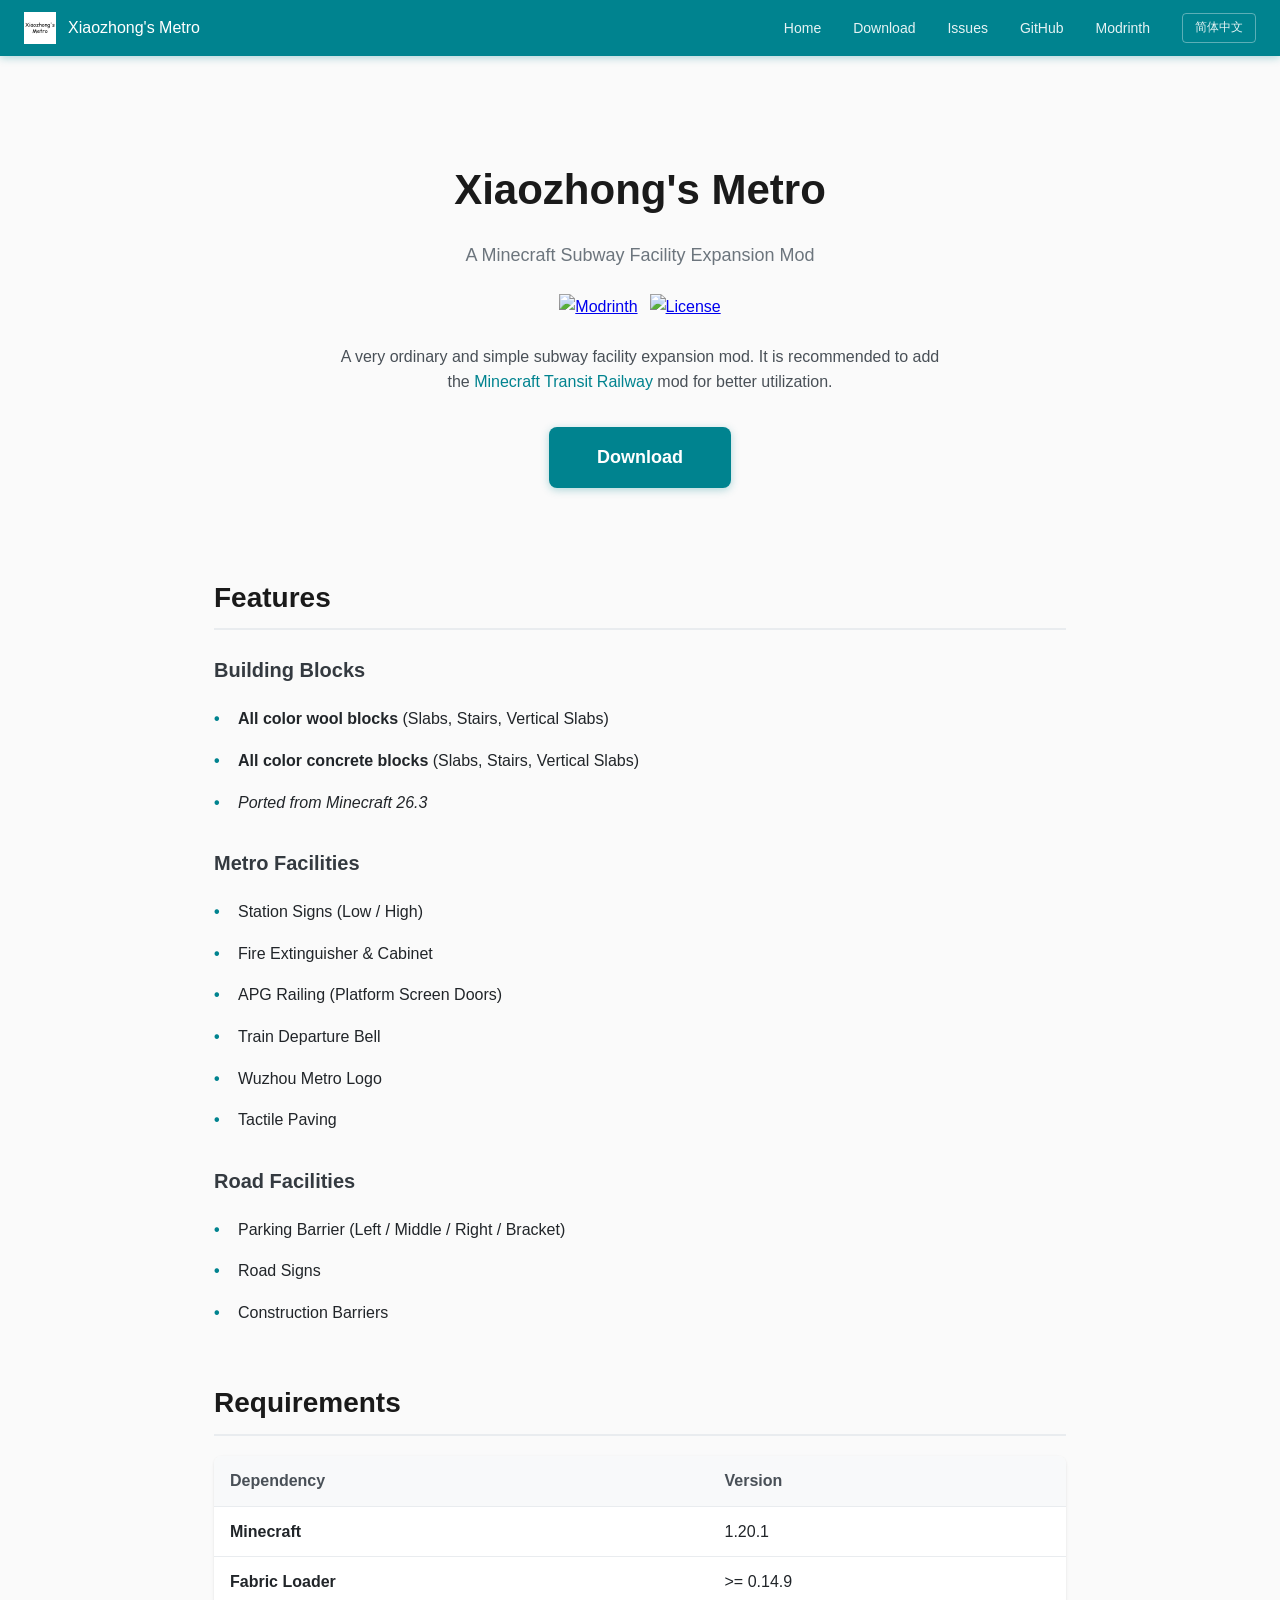
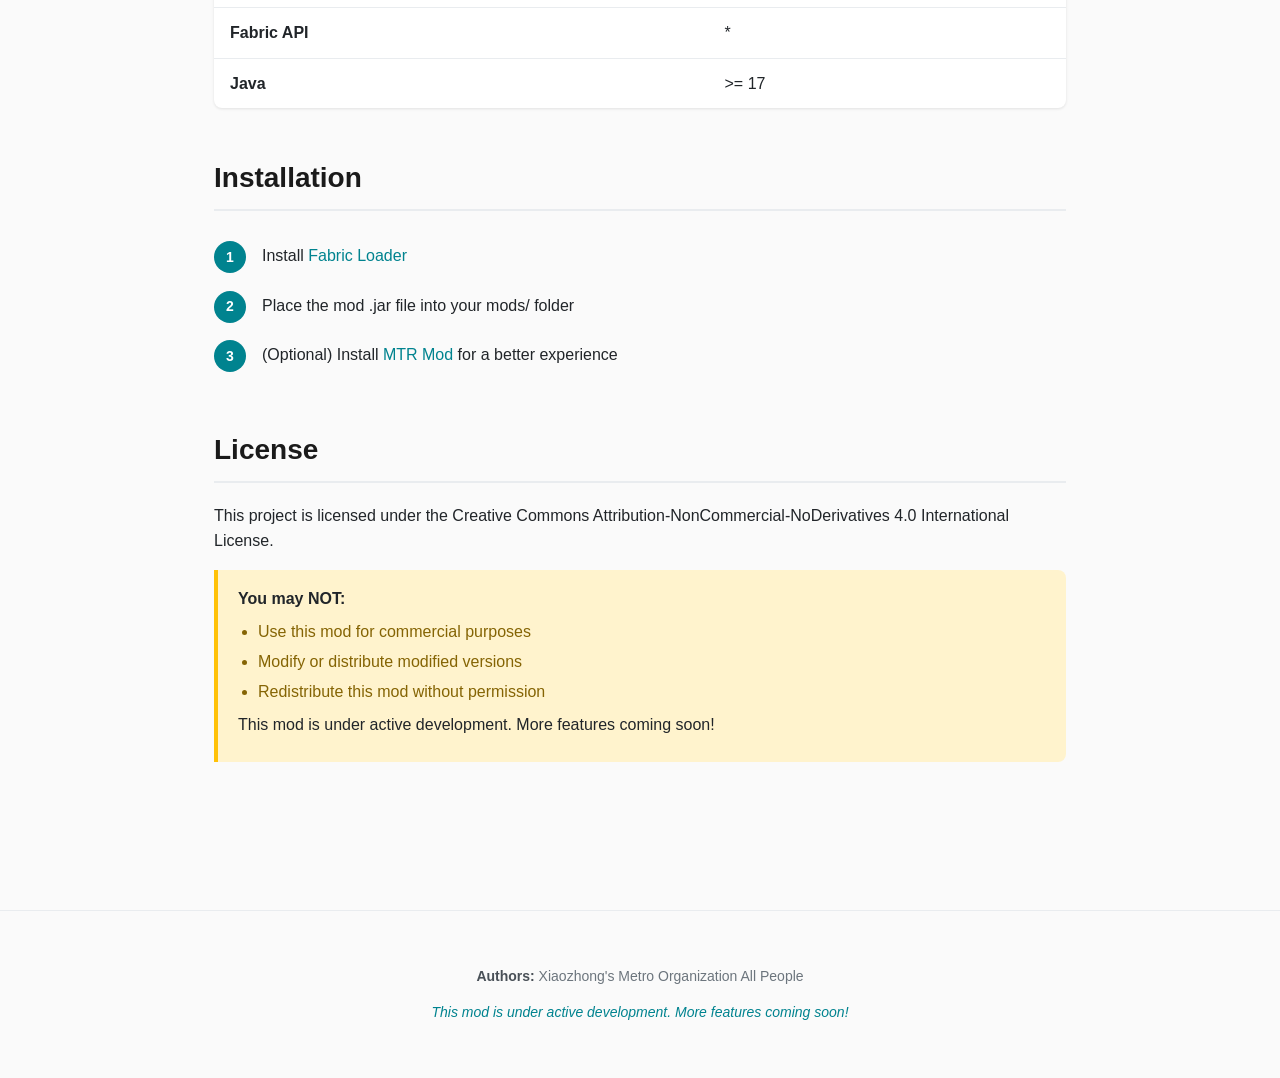
==== simple_city/index.html @ c8314a54 "Fixed download page title i18n-zh." ====
<!DOCTYPE html>
<html lang="en">
<head>
    <meta charset="UTF-8">
    <meta name="viewport" content="width=device-width, initial-scale=1.0">
    <title id="page-title">Simple City</title>
    <link rel="icon" type="image/png" href="../static/images/favicon.png">
    <link rel="stylesheet" href="../static/css/main.css">
</head>
<body>
<header>
    <div class="header-title">
        <img class="logo-img" src="../static/images/favicon.png" alt="Logo">
        <span id="site-name">Simple City</span>
    </div>
    <nav class="header-nav">
        <a href="index.html" id="nav-home">Home</a>
        <a href="download.html" id="nav-download">Download</a>
        <a href="https://github.com/xzmetro/xzmetro-mod/issues/" id="nav-issues">Issues</a>
        <a href="https://github.com/xzmetro/xzmetro-mod">GitHub</a>
        <a href="https://modrinth.com/mod/xz_s_metro/">Modrinth</a>
        <a href="?lang=zh" id="lang-switch">简体中文</a>
    </nav>
</header>

<main>
    <div class="hero">
        <h1 id="hero-title">Simple City</h1>
        <p class="subtitle" id="hero-subtitle">A Minecraft Subway Facility Expansion Mod</p>
        <div class="badges">
            <a href="https://modrinth.com/mod/simple_city/">
                <img src="https://img.shields.io/badge/Modrinth-1.20.1-00AF5C?logo=modrinth" alt="Modrinth">
            </a>
            <a href="https://creativecommons.org/licenses/by-nc-nd/4.0/">
                <img src="https://img.shields.io/badge/License-CC%20BY--NC--ND%204.0-lightgrey" alt="License">
            </a>
        </div>
        <p class="hero-desc" id="hero-desc">
            A very ordinary and simple subway facility expansion mod. It is recommended to add the
            <a href="https://modrinth.com/mod/minecraft-transit-railway">Minecraft Transit Railway</a>
            mod for better utilization.
        </p>
        <div class="download-section">
            <a href="download.html" class="download-btn-large" id="hero-download">Download</a>
        </div>
    </div>

    <section id="features">
        <h2 id="features-title">Features</h2>

        <h3 id="blocks-title">Building Blocks</h3>
        <ul class="feature-list" id="blocks-list">
            <li><strong>All color wool blocks</strong> (Slabs, Stairs, Vertical Slabs)</li>
            <li><strong>All color concrete blocks</strong> (Slabs, Stairs, Vertical Slabs)</li>
            <li><em>Ported from Minecraft 26.3</em></li>
        </ul>

        <h3 id="metro-title">Metro Facilities</h3>
        <ul class="feature-list" id="metro-list">
            <li>Station Signs (Low / High)</li>
            <li>Fire Extinguisher & Cabinet</li>
            <li>APG Railing (Platform Screen Doors)</li>
            <li>Train Departure Bell</li>
            <li>Wuzhou Metro Logo</li>
            <li>Tactile Paving</li>
        </ul>

        <h3 id="road-title">Road Facilities</h3>
        <ul class="feature-list" id="road-list">
            <li>Parking Barrier (Left / Middle / Right / Bracket)</li>
            <li>Road Signs</li>
            <li>Construction Barriers</li>
        </ul>
    </section>

    <section id="requirements">
        <h2 id="req-title">Requirements</h2>
        <table>
            <tr>
                <th id="req-dep">Dependency</th>
                <th id="req-ver">Version</th>
            </tr>
            <tr>
                <td><strong>Minecraft</strong></td>
                <td>1.20.1</td>
            </tr>
            <tr>
                <td><strong>Fabric Loader</strong></td>
                <td>>= 0.14.9</td>
            </tr>
            <tr>
                <td><strong>Fabric API</strong></td>
                <td>*</td>
            </tr>
            <tr>
                <td><strong>Java</strong></td>
                <td>>= 17</td>
            </tr>
        </table>
    </section>

    <section id="installation">
        <h2 id="install-title">Installation</h2>
        <ol class="steps">
            <li id="install-step1">Install <a href="https://fabricmc.net/use/">Fabric Loader</a></li>
            <li id="install-step2">Place the mod <code>.jar</code> file into your <code>mods/</code> folder</li>
            <li id="install-step3">(Optional) Install <a href="https://modrinth.com/mod/minecraft-transit-railway">MTR Mod</a> for a better experience</li>
        </ol>
    </section>

    <section id="license">
        <h2 id="license-title">License</h2>
        <p id="license-desc">This project is licensed under the <strong>Creative Commons Attribution-NonCommercial-NoDerivatives 4.0 International License</strong>.</p>
        <div class="license-box">
            <p id="license-maynot"><strong>You may NOT:</strong></p>
            <ul id="license-list">
                <li>Use this mod for commercial purposes</li>
                <li>Modify or distribute modified versions</li>
                <li>Redistribute this mod without permission</li>
            </ul>
            <p id="license-file">See the <a href="LICENSE.txt">LICENSE</a> file for details.</p>
        </div>
    </section>
</main>

<footer>
    <p><strong id="footer-authors">Authors:</strong> Xiaozhong's Metro Organization All People</p>
    <p class="coming-soon" id="footer-soon">This mod is under active development. More features coming soon!</p>
</footer>

<script src="../static/js/lang.js"></script>
<script src="../static/js/index-lang.js"></script>
</body>
</html>
---- static/css/main.css ----
/* ===== 基础 ===== */
* { box-sizing: border-box; }

body {
    margin: 0;
    font-family: -apple-system, BlinkMacSystemFont, "Segoe UI", Roboto, "Noto Sans SC", sans-serif;
    background: #fafafa;
    color: #212529;
    line-height: 1.6;
}

/* ===== Header ===== */
header {
    position: sticky;
    top: 0;
    z-index: 1000;
    display: flex;
    flex-wrap: nowrap;
    align-items: center;
    justify-content: space-between;
    gap: 32px;
    padding: 12px 24px;
    background: #00838f;
    color: #fff;
    box-shadow: 0 2px 8px rgba(0, 131, 143, 0.3);
}

.header-title {
    display: flex;
    align-items: center;
    gap: 12px;
    white-space: nowrap;
}

.logo-img {
    width: 32px;
    height: 32px;
    object-fit: contain;
}

.header-nav {
    display: flex;
    align-items: center;
    gap: 32px;
    white-space: nowrap;
    overflow-x: auto;
}

.header-nav a {
    color: #fff;
    text-decoration: none;
    font-size: 14px;
    opacity: 0.9;
    transition: opacity 0.2s;
}

.header-nav a:hover {
    opacity: 1;
}

#lang-switch {
    padding: 4px 12px;
    border: 1px solid rgba(255, 255, 255, 0.4);
    border-radius: 4px;
    font-size: 12px;
}

#lang-switch:hover {
    background: rgba(255, 255, 255, 0.15);
}

/* ===== Main ===== */
main {
    max-width: 900px;
    margin: 0 auto;
    padding: 40px 24px;
}

/* ===== Hero ===== */
.hero {
    text-align: center;
    padding: 60px 0 40px;
}

.hero h1 {
    font-size: 42px;
    margin: 0 0 16px;
    color: #1a1a1a;
}

.subtitle {
    font-size: 18px;
    color: #6c757d;
    margin-bottom: 24px;
}

.badges {
    display: flex;
    justify-content: center;
    gap: 12px;
    flex-wrap: wrap;
    margin-bottom: 24px;
}

.badges img {
    height: 24px;
}

.hero-desc {
    max-width: 600px;
    margin: 0 auto 32px;
    color: #495057;
    font-size: 16px;
}

.hero-desc a {
    color: #00838f;
    text-decoration: none;
}

.hero-desc a:hover {
    text-decoration: underline;
}

.download-section {
    text-align: center;
}

.download-btn-large {
    display: inline-block;
    padding: 16px 48px;
    background: #00838f;
    color: #fff;
    text-decoration: none;
    border-radius: 8px;
    font-weight: 600;
    font-size: 18px;
    transition: all 0.2s;
    box-shadow: 0 2px 8px rgba(0, 131, 143, 0.3);
}

.download-btn-large:hover {
    background: #006978;
    box-shadow: 0 4px 12px rgba(0, 131, 143, 0.4);
    transform: translateY(-1px);
}

/* ===== Sections ===== */
section {
    margin: 48px 0;
}

section h2 {
    font-size: 28px;
    color: #1a1a1a;
    margin-bottom: 20px;
    padding-bottom: 8px;
    border-bottom: 2px solid #e9ecef;
}

section h3 {
    font-size: 20px;
    color: #343a40;
    margin: 24px 0 12px;
}

/* ===== Feature Lists ===== */
.feature-list {
    list-style: none;
    padding: 0;
    margin: 0;
}

.feature-list li {
    padding: 8px 0;
    padding-left: 24px;
    position: relative;
}

.feature-list li::before {
    content: "•";
    position: absolute;
    left: 0;
    color: #00838f;
    font-weight: bold;
}

/* ===== Table ===== */
table {
    width: 100%;
    border-collapse: collapse;
    margin: 16px 0;
    background: #fff;
    border-radius: 8px;
    overflow: hidden;
    box-shadow: 0 1px 3px rgba(0, 0, 0, 0.1);
}

th, td {
    padding: 12px 16px;
    text-align: left;
    border-bottom: 1px solid #e9ecef;
}

th {
    background: #f8f9fa;
    font-weight: 600;
    color: #495057;
}

tr:last-child td {
    border-bottom: none;
}

/* ===== Steps ===== */
.steps {
    counter-reset: step;
    list-style: none;
    padding: 0;
}

.steps li {
    padding: 12px 0 12px 48px;
    position: relative;
}

.steps li::before {
    counter-increment: step;
    content: counter(step);
    position: absolute;
    left: 0;
    top: 10px;
    width: 32px;
    height: 32px;
    background: #00838f;
    color: #fff;
    border-radius: 50%;
    display: flex;
    align-items: center;
    justify-content: center;
    font-weight: 600;
    font-size: 14px;
}

.steps a {
    color: #00838f;
    text-decoration: none;
}

.steps a:hover {
    text-decoration: underline;
}

/* ===== License Box ===== */
.license-box {
    background: #fff3cd;
    border-left: 4px solid #ffc107;
    padding: 16px 20px;
    border-radius: 0 8px 8px 0;
    margin: 16px 0;
}

.license-box p {
    margin: 0 0 8px;
}

.license-box ul {
    margin: 8px 0;
    padding-left: 20px;
}

.license-box li {
    color: #856404;
    margin: 4px 0;
}

.license-box a {
    color: #00838f;
}

/* ===== Footer ===== */
footer {
    text-align: center;
    padding: 40px 24px;
    color: #6c757d;
    font-size: 14px;
    border-top: 1px solid #e9ecef;
    margin-top: 60px;
}

footer strong {
    color: #495057;
}

.coming-soon {
    color: #00838f;
    font-style: italic;
    margin-top: 8px;
}

/* ===== Download Page ===== */
.download-page {
    max-width: 800px;
    margin: 40px auto;
    padding: 0 24px;
}

.download-page h1 {
    font-size: 28px;
    margin-bottom: 24px;
    color: #1a1a1a;
}

.version-selector {
    display: flex;
    align-items: center;
    gap: 12px;
    margin-bottom: 20px;
}

#version-select {
    padding: 10px 16px;
    font-size: 15px;
    border: 1px solid #ced4da;
    border-radius: 6px;
    background: #fff;
    min-width: 220px;
    cursor: pointer;
}

#version-label {
    font-weight: 600;
    color: #495057;
}

.file-info {
    background: #fff;
    border-radius: 12px;
    padding: 24px;
    box-shadow: 0 1px 3px rgba(0, 0, 0, 0.1);
}

.info-row {
    display: flex;
    align-items: center;
    gap: 12px;
    padding: 12px 0;
    border-bottom: 1px solid #f0f0f0;
}

.info-row:last-of-type {
    border-bottom: none;
}

.info-label {
    font-weight: 600;
    color: #495057;
    min-width: 80px;
    flex-shrink: 0;
    font-size: 14px;
}

.info-value {
    color: #212529;
    word-break: break-all;
    font-size: 14px;
}

.info-value.filename {
    font-family: 'Courier New', monospace;
    color: #0066cc;
}

.hashes-section {
    margin-top: 16px;
    padding-top: 20px;
    border-top: 2px solid #e9ecef;
}

.hashes-title {
    font-weight: 600;
    color: #495057;
    margin-bottom: 16px;
    font-size: 14px;
    text-transform: uppercase;
    letter-spacing: 0.5px;
}

.hash-row {
    display: flex;
    align-items: center;
    gap: 10px;
    padding: 8px 0;
    font-size: 13px;
}

.hash-type {
    font-weight: 600;
    color: #6c757d;
    min-width: 70px;
    flex-shrink: 0;
    font-size: 12px;
    text-align: right;
}

.hash-value {
    background: #f8f9fa;
    padding: 6px 12px;
    border-radius: 6px;
    font-family: 'Courier New', 'Consolas', monospace;
    font-size: 12px;
    word-break: break-all;
    flex: 1;
    color: #212529;
    border: 1px solid #e9ecef;
}

.copy-btn {
    background: transparent;
    border: 1px solid #ced4da;
    padding: 4px 12px;
    cursor: pointer;
    color: #00838f;
    font-size: 12px;
    border-radius: 4px;
    transition: all 0.2s;
    flex-shrink: 0;
    font-weight: 500;
}

.copy-btn:hover {
    background: #e0f2f1;
    border-color: #00838f;
}

.copy-btn.copied {
    color: #4caf50;
    border-color: #4caf50;
    background: #e8f5e9;
}

.download-btn {
    display: inline-block;
    margin-top: 24px;
    padding: 14px 40px;
    background: #00838f;
    color: #fff;
    text-decoration: none;
    border-radius: 8px;
    font-weight: 600;
    font-size: 16px;
    transition: all 0.2s;
    box-shadow: 0 2px 8px rgba(0, 131, 143, 0.3);
}

.download-btn:hover {
    background: #006978;
    box-shadow: 0 4px 12px rgba(0, 131, 143, 0.4);
    transform: translateY(-1px);
}
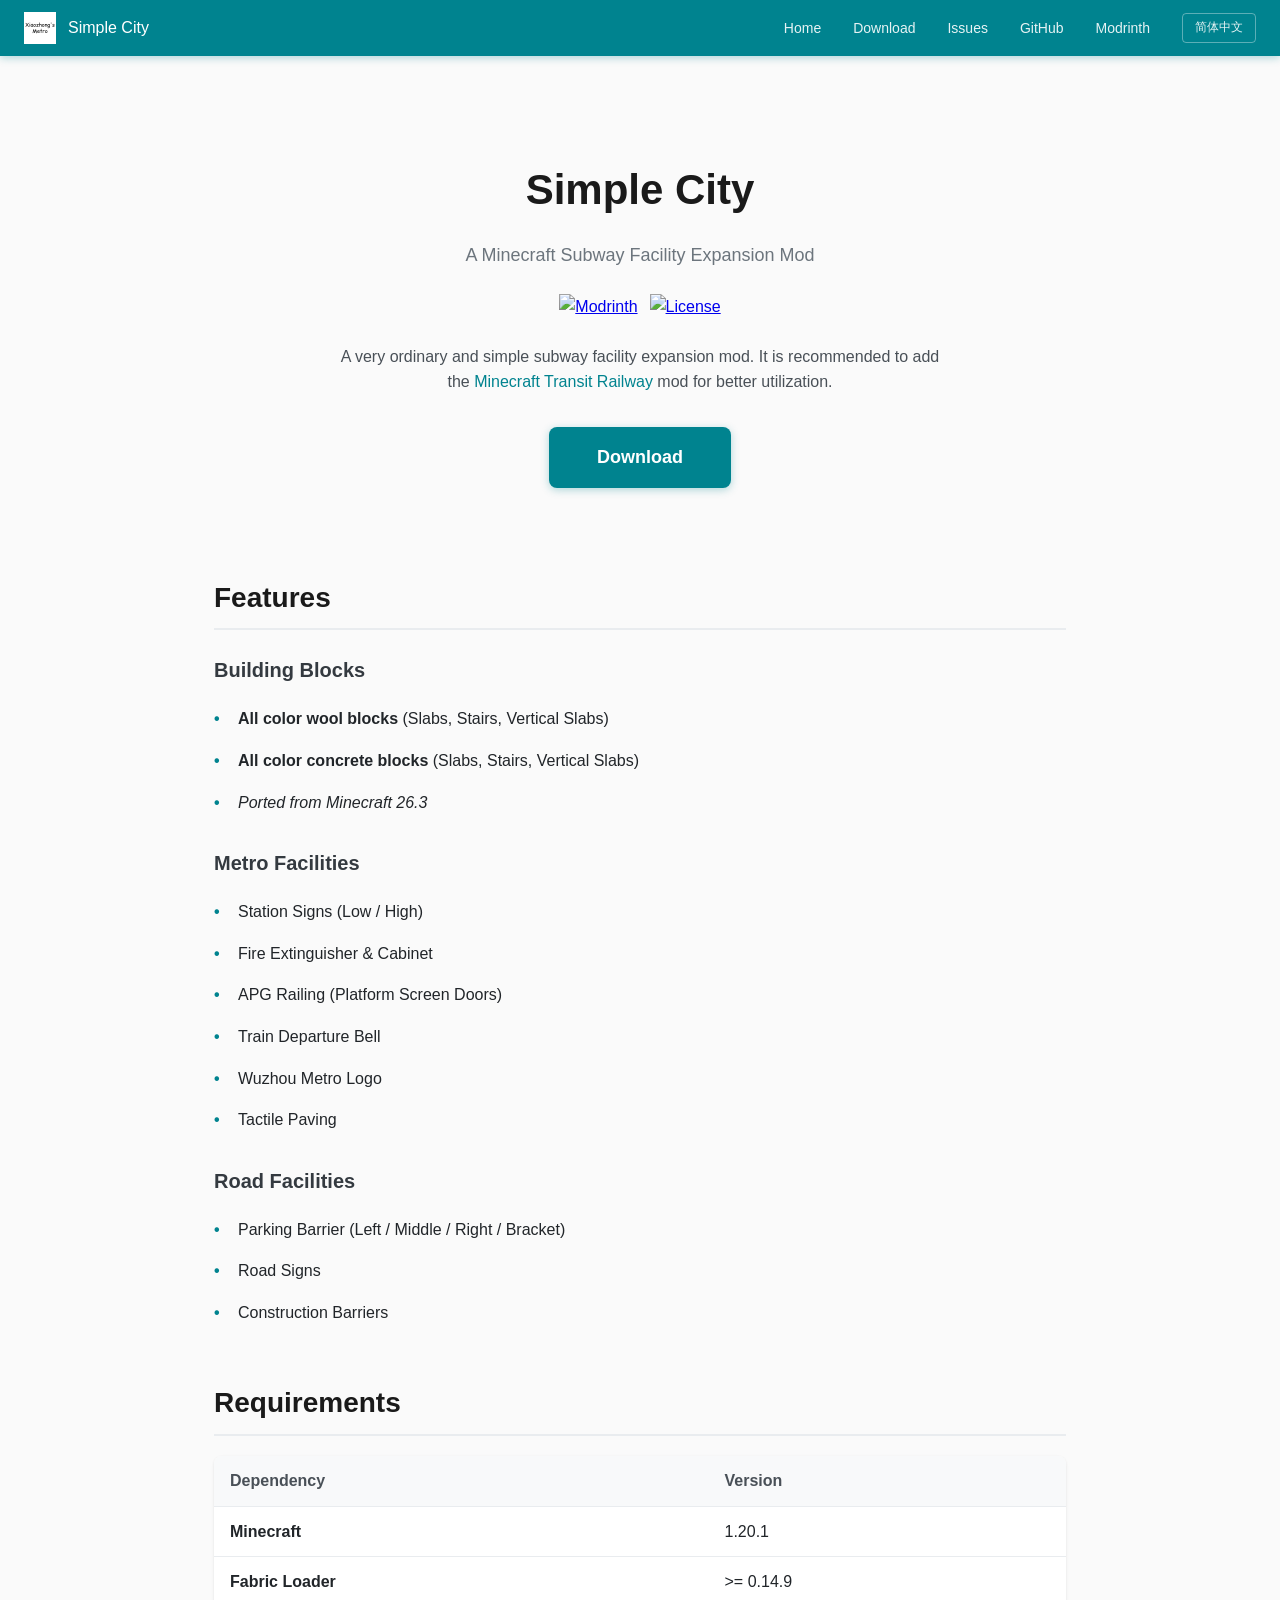
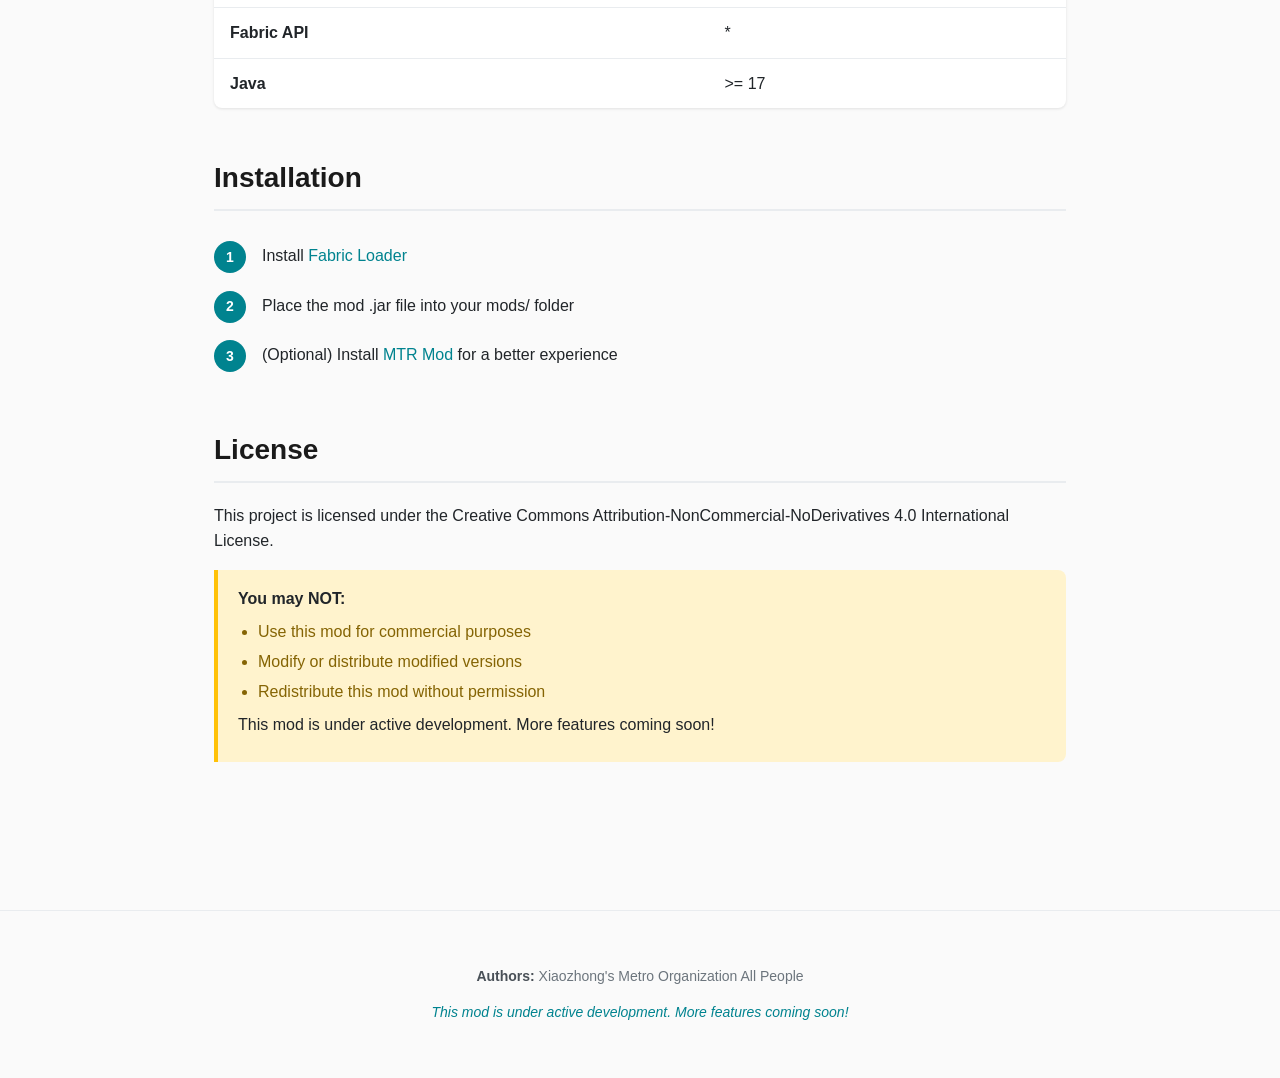
==== commit 49f32fb9: "Modified download.html & index.html" ====
--- a/simple_city/index.html
+++ b/simple_city/index.html
@@ -16,9 +16,9 @@
     <nav class="header-nav">
         <a href="index.html" id="nav-home">Home</a>
         <a href="download.html" id="nav-download">Download</a>
-        <a href="https://github.com/xzmetro/xzmetro-mod/issues/" id="nav-issues">Issues</a>
-        <a href="https://github.com/xzmetro/xzmetro-mod">GitHub</a>
-        <a href="https://modrinth.com/mod/xz_s_metro/">Modrinth</a>
+        <a href="https://github.com/xzmetro/simple_city/issues/" id="nav-issues">Issues</a>
+        <a href="https://github.com/xzmetro/simple_city">GitHub</a>
+        <a href="https://modrinth.com/mod/simple_city/">Modrinth</a>
         <a href="?lang=zh" id="lang-switch">简体中文</a>
     </nav>
 </header>
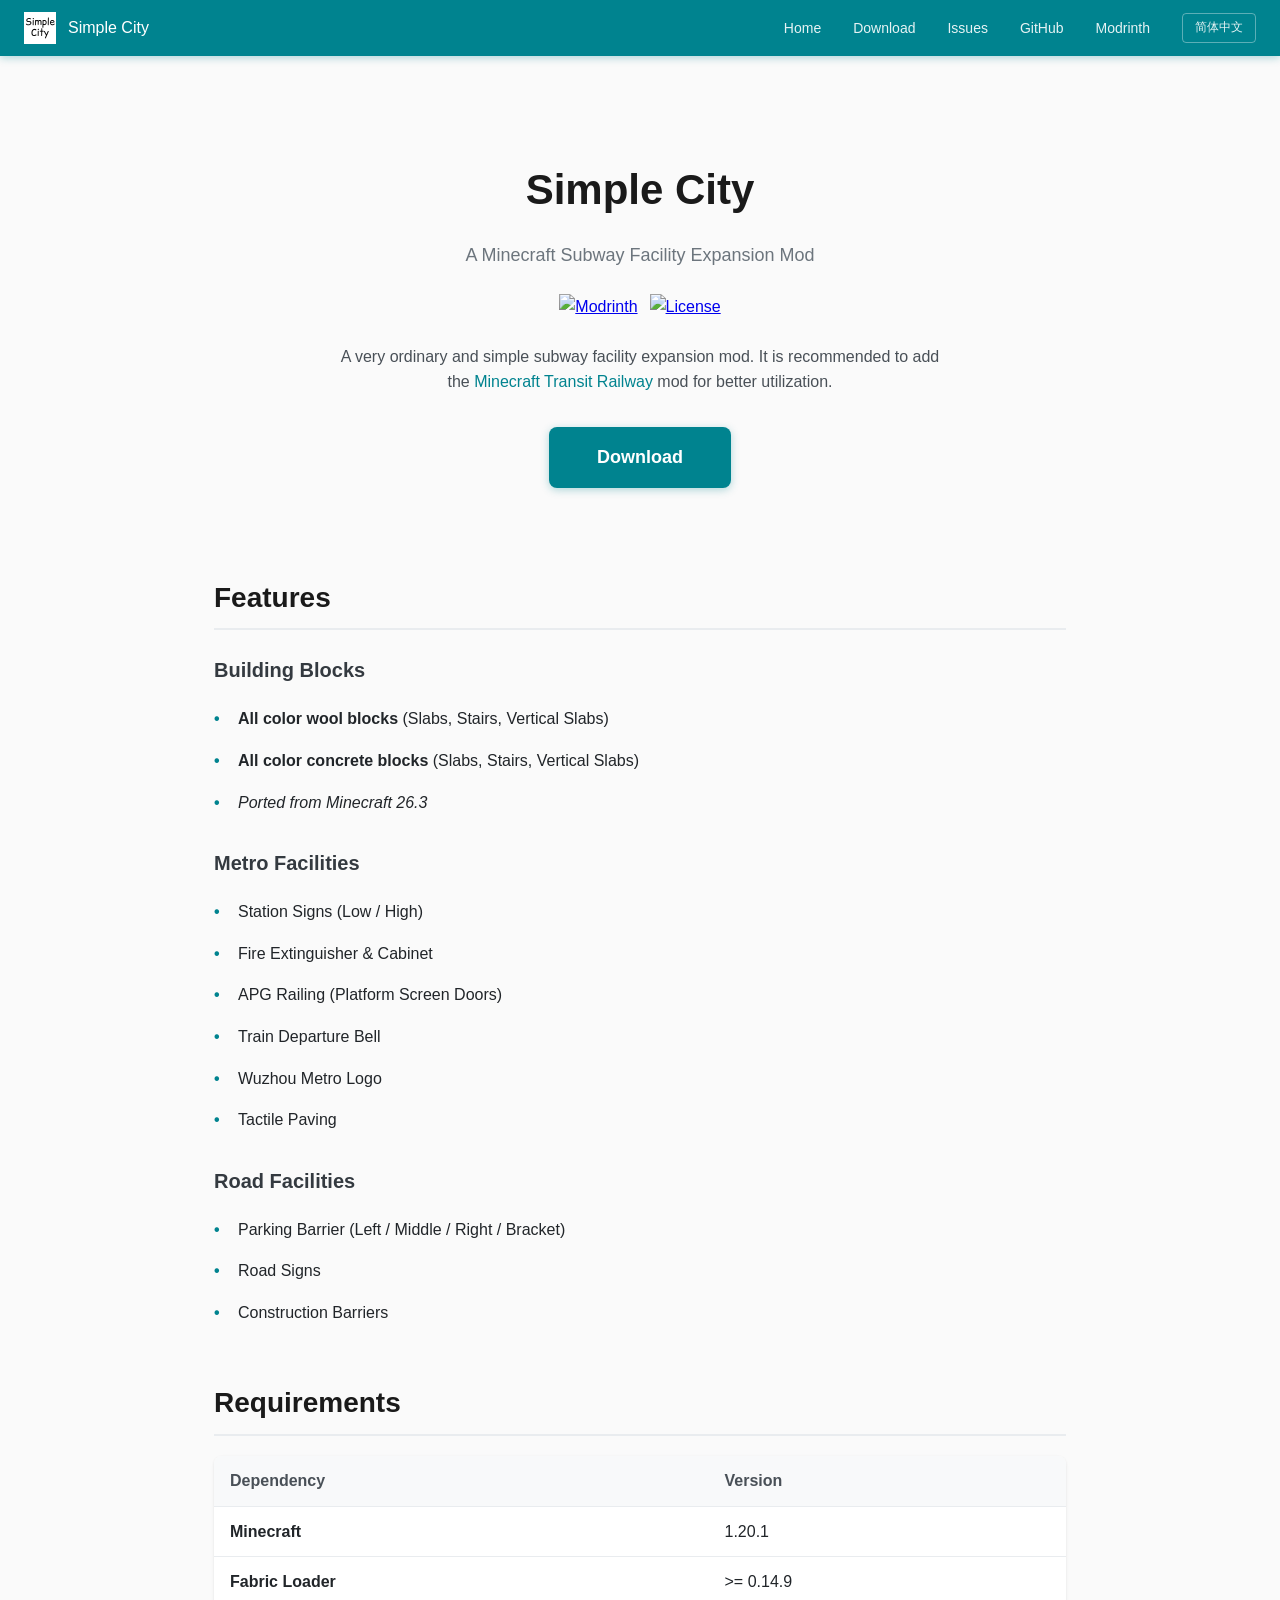
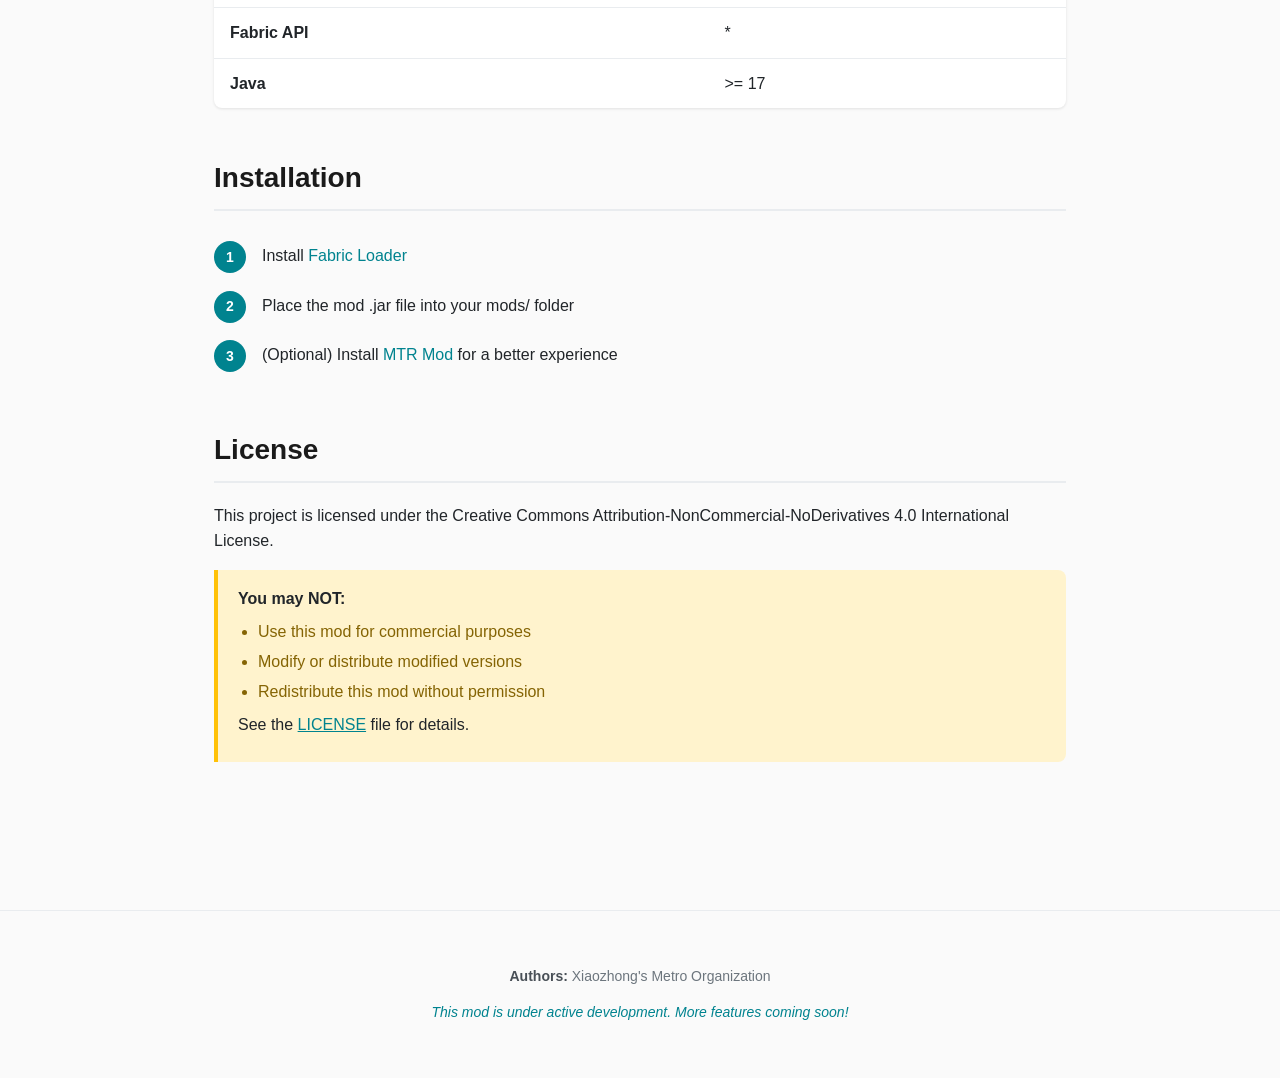
==== commit 1f5065fa: "Optimize i18n page logic" ====
--- a/simple_city/index.html
+++ b/simple_city/index.html
@@ -118,17 +118,52 @@
                 <li>Modify or distribute modified versions</li>
                 <li>Redistribute this mod without permission</li>
             </ul>
-            <p id="license-file">See the <a href="LICENSE.txt">LICENSE</a> file for details.</p>
+            <p>See the <a href="LICENSE.txt">LICENSE</a> file for details.</p>
         </div>
     </section>
 </main>
 
 <footer>
-    <p><strong id="footer-authors">Authors:</strong> Xiaozhong's Metro Organization All People</p>
+    <p><strong id="footer-authors">Authors:</strong> Xiaozhong's Metro Organization</p>
     <p class="coming-soon" id="footer-soon">This mod is under active development. More features coming soon!</p>
 </footer>
 
+<script src="../static/js/util.js"></script>
 <script src="../static/js/lang.js"></script>
-<script src="../static/js/index-lang.js"></script>
+<script>
+    const indexMap = {
+        'page-title': 'title',
+        'site-name': 'siteName',
+        'nav-home': 'navHome',
+        'nav-download': 'navDownload',
+        'nav-issues': 'navIssues',
+        'nav-wiki': 'navWiki',
+        'hero-title': 'heroTitle',
+        'hero-subtitle': 'heroSubtitle',
+        'hero-desc': { key: 'heroDesc', mode: 'html' },
+        'hero-download': 'heroDownload',
+        'features-title': 'featuresTitle',
+        'blocks-title': 'blocksTitle',
+        'blocks-list': { key: 'blocksList', mode: 'list' },
+        'metro-title': 'metroTitle',
+        'metro-list': { key: 'metroList', mode: 'list' },
+        'road-title': 'roadTitle',
+        'road-list': { key: 'roadList', mode: 'list' },
+        'req-title': 'reqTitle',
+        'req-dep': 'reqDep',
+        'req-ver': 'reqVer',
+        'install-title': 'installTitle',
+        'install-step1': { key: 'installStep1', mode: 'html' },
+        'install-step2': 'installStep2',
+        'install-step3': { key: 'installStep3', mode: 'html' },
+        'license-title': 'licenseTitle',
+        'license-desc': 'licenseDesc',
+        'license-maynot': { key: 'licenseMaynot', mode: 'html' },
+        'license-list': { key: 'licenseList', mode: 'list' },
+        'footer-authors': 'footerAuthors',
+        'footer-soon': 'footerSoon',
+    };
+    document.addEventListener('DOMContentLoaded', () => initI18n(indexMap));
+</script>
 </body>
 </html>
--- a/static/css/main.css
+++ b/static/css/main.css
@@ -1,4 +1,3 @@
-/* ===== 基础 ===== */
 * { box-sizing: border-box; }
 
 body {
@@ -9,7 +8,6 @@
     line-height: 1.6;
 }
 
-/* ===== Header ===== */
 header {
     position: sticky;
     top: 0;
@@ -69,14 +67,12 @@
     background: rgba(255, 255, 255, 0.15);
 }
 
-/* ===== Main ===== */
 main {
     max-width: 900px;
     margin: 0 auto;
     padding: 40px 24px;
 }
 
-/* ===== Hero ===== */
 .hero {
     text-align: center;
     padding: 60px 0 40px;
@@ -145,7 +141,6 @@
     transform: translateY(-1px);
 }
 
-/* ===== Sections ===== */
 section {
     margin: 48px 0;
 }
@@ -164,7 +159,6 @@
     margin: 24px 0 12px;
 }
 
-/* ===== Feature Lists ===== */
 .feature-list {
     list-style: none;
     padding: 0;
@@ -185,7 +179,6 @@
     font-weight: bold;
 }
 
-/* ===== Table ===== */
 table {
     width: 100%;
     border-collapse: collapse;
@@ -212,7 +205,6 @@
     border-bottom: none;
 }
 
-/* ===== Steps ===== */
 .steps {
     counter-reset: step;
     list-style: none;
@@ -251,7 +243,6 @@
     text-decoration: underline;
 }
 
-/* ===== License Box ===== */
 .license-box {
     background: #fff3cd;
     border-left: 4px solid #ffc107;
@@ -278,7 +269,6 @@
     color: #00838f;
 }
 
-/* ===== Footer ===== */
 footer {
     text-align: center;
     padding: 40px 24px;
@@ -298,7 +288,6 @@
     margin-top: 8px;
 }
 
-/* ===== Download Page ===== */
 .download-page {
     max-width: 800px;
     margin: 40px auto;
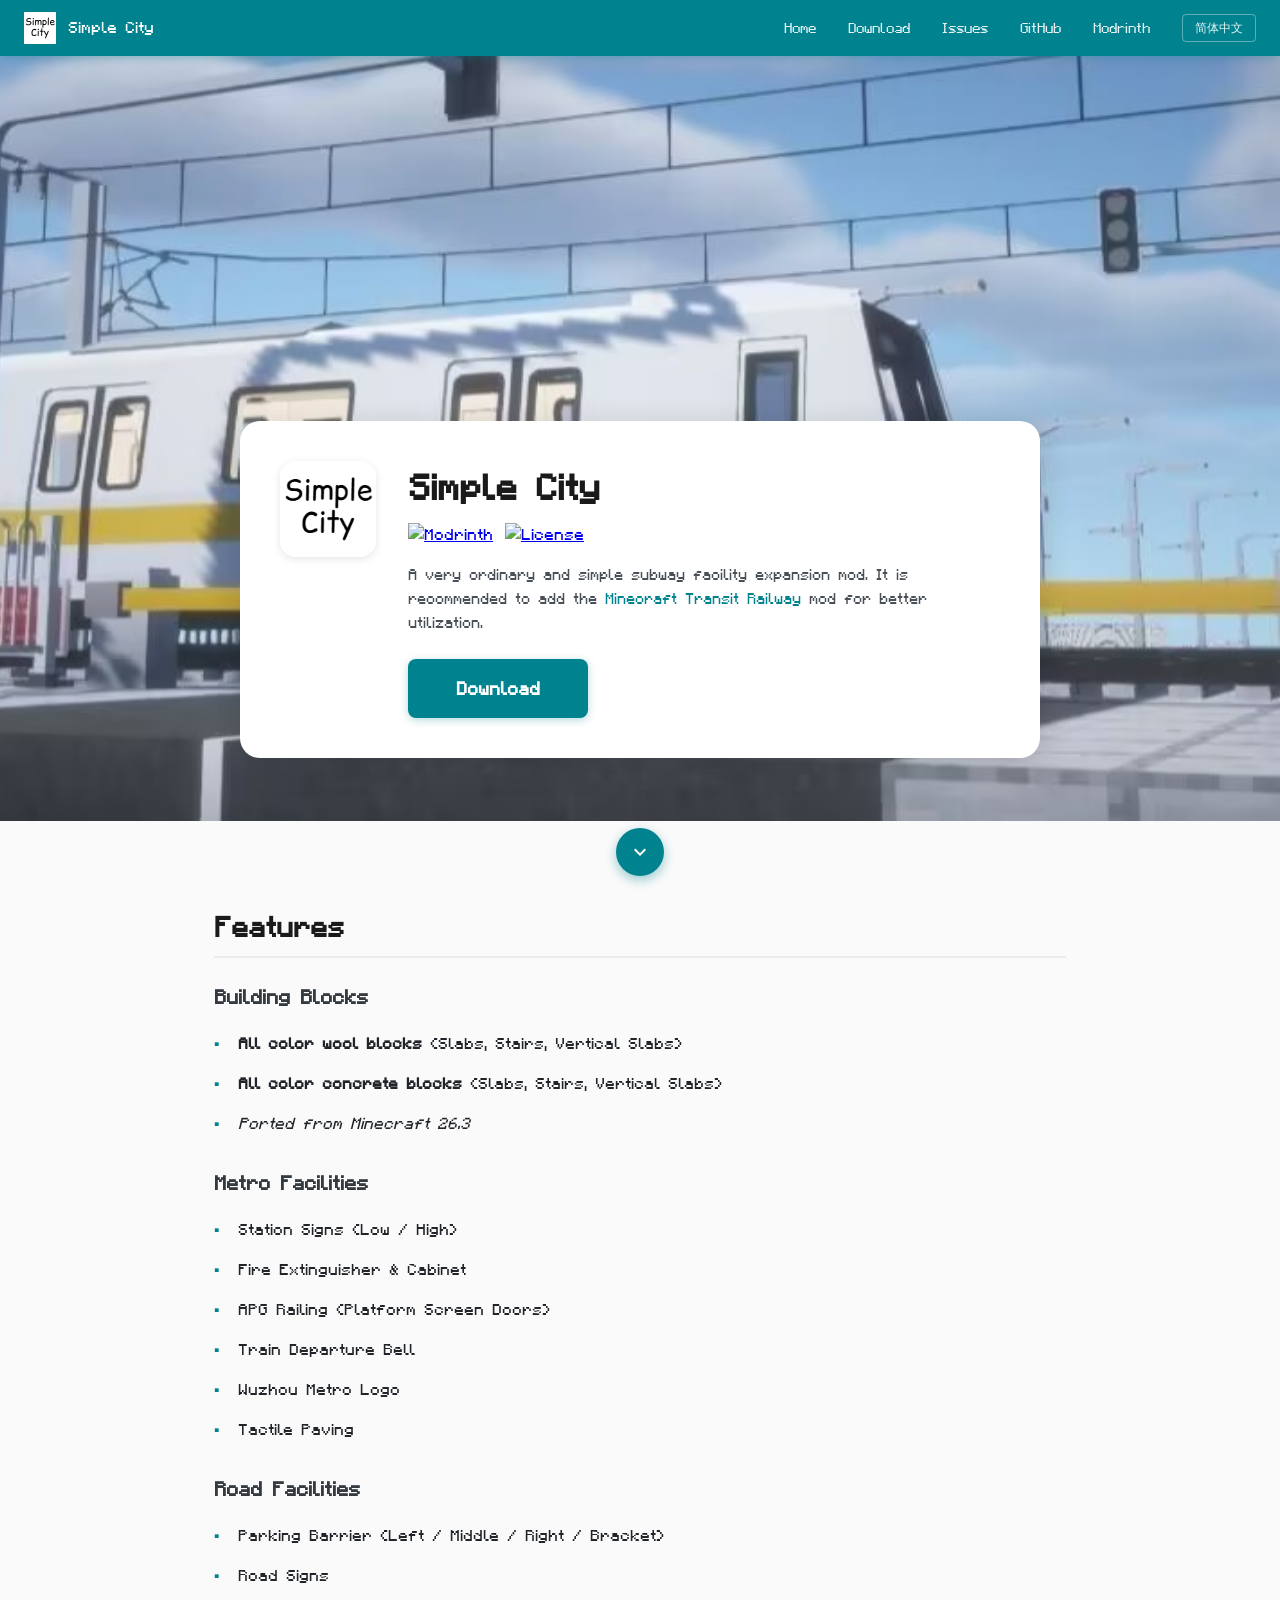
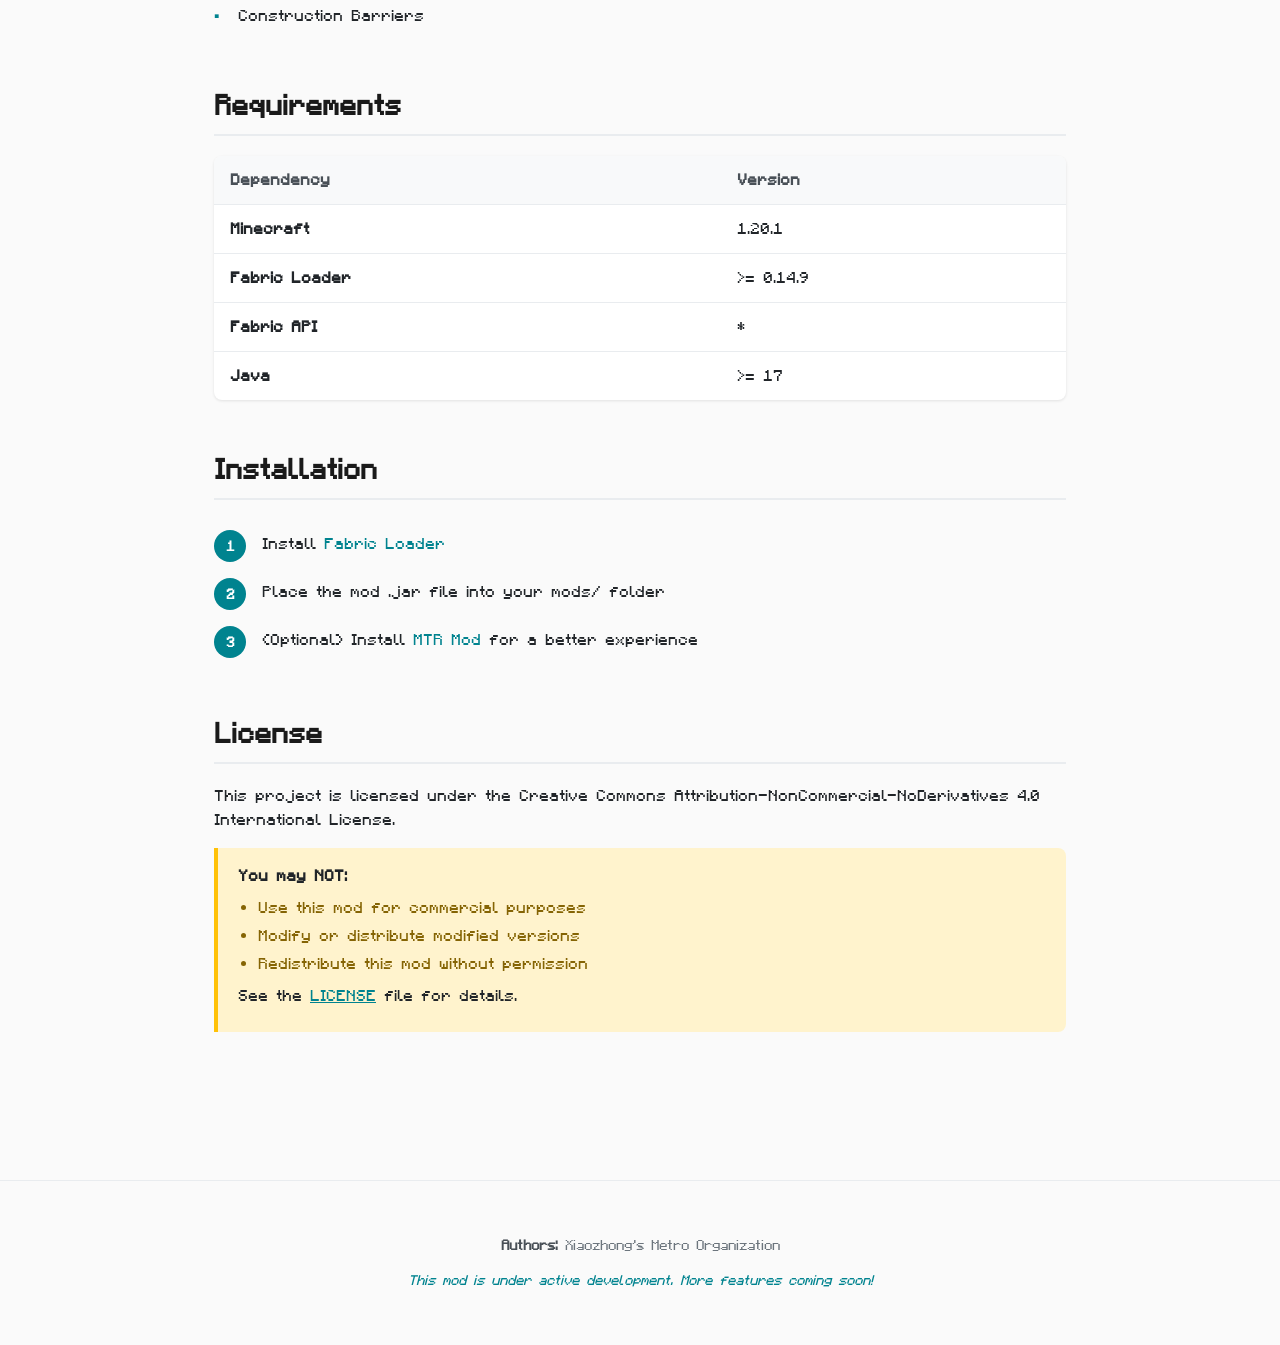
==== commit d8546766: "Optimize Homepage" ====
--- a/simple_city/index.html
+++ b/simple_city/index.html
@@ -22,28 +22,35 @@
         <a href="?lang=zh" id="lang-switch">简体中文</a>
     </nav>
 </header>
-
-<main>
-    <div class="hero">
-        <h1 id="hero-title">Simple City</h1>
-        <p class="subtitle" id="hero-subtitle">A Minecraft Subway Facility Expansion Mod</p>
-        <div class="badges">
-            <a href="https://modrinth.com/mod/simple_city/">
-                <img src="https://img.shields.io/badge/Modrinth-1.20.1-00AF5C?logo=modrinth" alt="Modrinth">
-            </a>
-            <a href="https://creativecommons.org/licenses/by-nc-nd/4.0/">
-                <img src="https://img.shields.io/badge/License-CC%20BY--NC--ND%204.0-lightgrey" alt="License">
-            </a>
-        </div>
-        <p class="hero-desc" id="hero-desc">
-            A very ordinary and simple subway facility expansion mod. It is recommended to add the
-            <a href="https://modrinth.com/mod/minecraft-transit-railway">Minecraft Transit Railway</a>
-            mod for better utilization.
-        </p>
-        <div class="download-section">
-            <a href="download.html" class="download-btn-large" id="hero-download">Download</a>
+<div class="hero-banner">
+    <img src="../static/images/a93a7b4bec931b9c4dd271718397ce04.jpg" alt="Simple City Banner">
+</div>
+<div class="hero-card-wrap">
+    <div class="hero-card">
+        <img src="../static/images/favicon.png" alt="Logo" class="hero-card-logo">
+        <div class="hero-card-body">
+            <h1 id="hero-title">Simple City</h1>
+            <div class="badges">
+                <a href="https://modrinth.com/mod/simple_city/">
+                    <img src="https://img.shields.io/badge/Modrinth-1.20.1-00AF5C?logo=modrinth" alt="Modrinth">
+                </a>
+                <a href="https://creativecommons.org/licenses/by-nc-nd/4.0/">
+                    <img src="https://img.shields.io/badge/License-CC%20BY--NC--ND%204.0-lightgrey" alt="License">
+                </a>
+            </div>
+            <p class="hero-desc" id="hero-desc">
+                A very ordinary and simple subway facility expansion mod. It is recommended to add the
+                <a href="https://modrinth.com/mod/minecraft-transit-railway">Minecraft Transit Railway</a>
+                mod for better utilization.
+            </p>
+            <div class="download-section">
+                <a href="download.html" class="download-btn-large" id="hero-download">Download</a>
+            </div>
         </div>
     </div>
+</div>
+<main>
+
 
     <section id="features">
         <h2 id="features-title">Features</h2>
@@ -128,6 +135,12 @@
     <p class="coming-soon" id="footer-soon">This mod is under active development. More features coming soon!</p>
 </footer>
 
+<div id="scroll-down" class="scroll-down" title="Scroll down">
+    <svg viewBox="0 0 24 24" width="24" height="24">
+        <path fill="currentColor" d="M7.41 8.59L12 13.17l4.59-4.58L18 10l-6 6-6-6 1.41-1.41z"/>
+    </svg>
+</div>
+
 <script src="../static/js/util.js"></script>
 <script src="../static/js/lang.js"></script>
 <script>
@@ -139,7 +152,6 @@
         'nav-issues': 'navIssues',
         'nav-wiki': 'navWiki',
         'hero-title': 'heroTitle',
-        'hero-subtitle': 'heroSubtitle',
         'hero-desc': { key: 'heroDesc', mode: 'html' },
         'hero-download': 'heroDownload',
         'features-title': 'featuresTitle',
@@ -164,6 +176,26 @@
         'footer-soon': 'footerSoon',
     };
     document.addEventListener('DOMContentLoaded', () => initI18n(indexMap));
+
+    (function() {
+        const btn = document.getElementById('scroll-down');
+        if (!btn) return;
+
+        function check() {
+            const scrollTop = window.scrollY || document.documentElement.scrollTop;
+            const clientHeight = window.innerHeight;
+            const scrollHeight = document.documentElement.scrollHeight;
+            const isBottom = scrollTop + clientHeight >= scrollHeight - 100;
+            btn.classList.toggle('visible', !isBottom);
+        }
+
+        btn.addEventListener('click', () => {
+            window.scrollTo({ top: document.documentElement.scrollHeight, behavior: 'smooth' });
+        });
+
+        window.addEventListener('scroll', check, { passive: true });
+        check();
+    })();
 </script>
 </body>
 </html>
--- a/static/css/main.css
+++ b/static/css/main.css
@@ -1,11 +1,19 @@
+@font-face {
+    font-family: 'SimpleCity';
+    src: url('truetype/SimpleCity.ttf') format('truetype');
+    font-weight: 100;
+    font-style: normal;
+    font-display: swap;
+}
+
 * { box-sizing: border-box; }
 
 body {
     margin: 0;
-    font-family: -apple-system, BlinkMacSystemFont, "Segoe UI", Roboto, "Noto Sans SC", sans-serif;
+    font-family: 'SimpleCity', -apple-system, BlinkMacSystemFont, sans-serif;
     background: #fafafa;
     color: #212529;
-    line-height: 1.6;
+    line-height: 1.5;
 }
 
 header {
@@ -74,7 +82,7 @@
 }
 
 .hero {
-    text-align: center;
+    text-align: left;
     padding: 60px 0 40px;
 }
 
@@ -84,15 +92,92 @@
     color: #1a1a1a;
 }
 
-.subtitle {
-    font-size: 18px;
+.hero-banner {
+    position: relative;
+    width: 100vw;
+    margin-left: calc(50% - 50vw);
+    margin-top: 0;
+    height: 85vh;
+    min-height: 500px;
+    overflow: hidden;
+    background: #1a1a1a;
+}
+
+.hero-banner img {
+    position: absolute;
+    top: 0;
+    left: 0;
+    width: 100%;
+    height: 100%;
+    object-fit: cover;
+    transform-origin: center top;
+}
+
+.hero-card-wrap {
+    position: relative;
+    margin-top: -400px;
+    margin-bottom: 60px;
+    padding: 0 24px;
+    z-index: 10;
+}
+
+.hero-card {
+    max-width: 800px;
+    margin: 0 auto;
+    background: #fff;
+    border-radius: 20px;
+    padding: 40px;
+    display: flex;
+    align-items: flex-start;
+    gap: 32px;
+    box-shadow: 0 8px 32px rgba(0,0,0,0.15);
+}
+
+.hero-card-logo {
+    width: 96px;
+    height: 96px;
+    border-radius: 16px;
+    object-fit: contain;
+    flex-shrink: 0;
+    box-shadow: 0 2px 8px rgba(0,0,0,0.1);
+}
+
+.hero-card-body {
+    flex: 1;
+    min-width: 0;
+}
+
+.hero-card-body h1 {
+    font-size: 36px;
+    margin: 0 0 8px;
+    color: #1a1a1a;
+}
+
+.hero-card-body .subtitle {
+    font-size: 16px;
     color: #6c757d;
-    margin-bottom: 24px;
+    margin: 0 0 16px;
+}
+
+.hero-card-body .badges {
+    justify-content: flex-start;
+    margin-bottom: 16px;
+}
+
+.hero-card-body .hero-desc {
+    margin: 0 0 24px;
+    color: #495057;
+    font-size: 15px;
+    line-height: 1.6;
+}
+
+.hero-card-body .download-section {
+    text-align: left;
 }
 
 .badges {
     display: flex;
-    justify-content: center;
+    justify-content: flex-start;
     gap: 12px;
     flex-wrap: wrap;
     margin-bottom: 24px;
@@ -104,7 +189,7 @@
 
 .hero-desc {
     max-width: 600px;
-    margin: 0 auto 32px;
+    margin: 0 0 32px;
     color: #495057;
     font-size: 16px;
 }
@@ -119,7 +204,7 @@
 }
 
 .download-section {
-    text-align: center;
+    text-align: left;
 }
 
 .download-btn-large {
@@ -166,8 +251,7 @@
 }
 
 .feature-list li {
-    padding: 8px 0;
-    padding-left: 24px;
+    padding: 8px 0 8px 24px;
     position: relative;
 }
 
@@ -372,7 +456,7 @@
     margin-bottom: 16px;
     font-size: 14px;
     text-transform: uppercase;
-    letter-spacing: 0.5px;
+    letter-spacing: 1px;
 }
 
 .hash-row {
@@ -446,4 +530,44 @@
     background: #006978;
     box-shadow: 0 4px 12px rgba(0, 131, 143, 0.4);
     transform: translateY(-1px);
+}
+
+.scroll-down {
+    position: fixed;
+    bottom: 24px;
+    left: 50%;
+    transform: translateX(-50%);
+    width: 48px;
+    height: 48px;
+    background: #00838f;
+    color: #fff;
+    border-radius: 50%;
+    display: flex;
+    align-items: center;
+    justify-content: center;
+    cursor: pointer;
+    box-shadow: 0 4px 12px rgba(0, 131, 143, 0.4);
+    opacity: 0;
+    visibility: hidden;
+    transition: all 0.3s ease;
+    z-index: 999;
+}
+
+.scroll-down.visible {
+    opacity: 1;
+    visibility: visible;
+}
+
+.scroll-down:hover {
+    background: #006978;
+}
+
+.scroll-down svg {
+    animation: bounce 2s infinite;
+}
+
+@keyframes bounce {
+    0%, 20%, 50%, 80%, 100% { transform: translateY(0); }
+    40% { transform: translateY(2px); }
+    60% { transform: translateY(1px); }
 }
